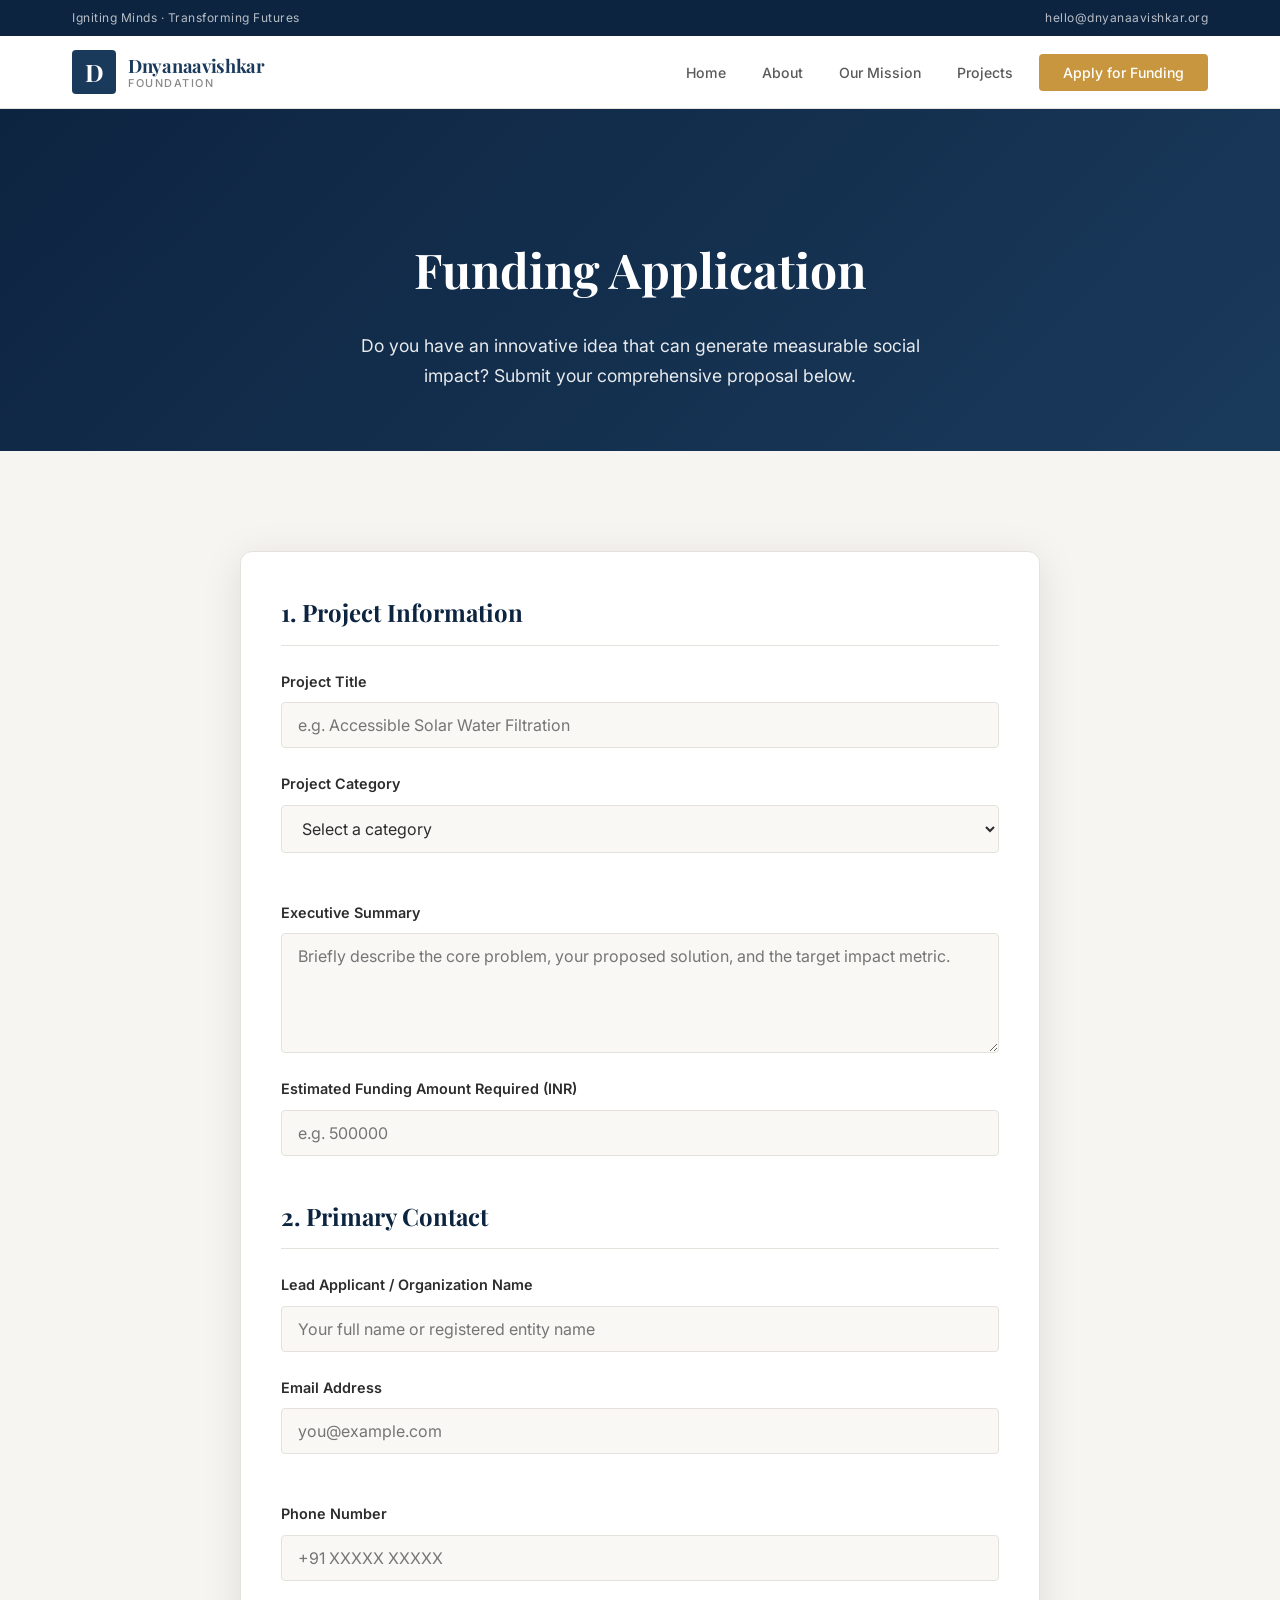
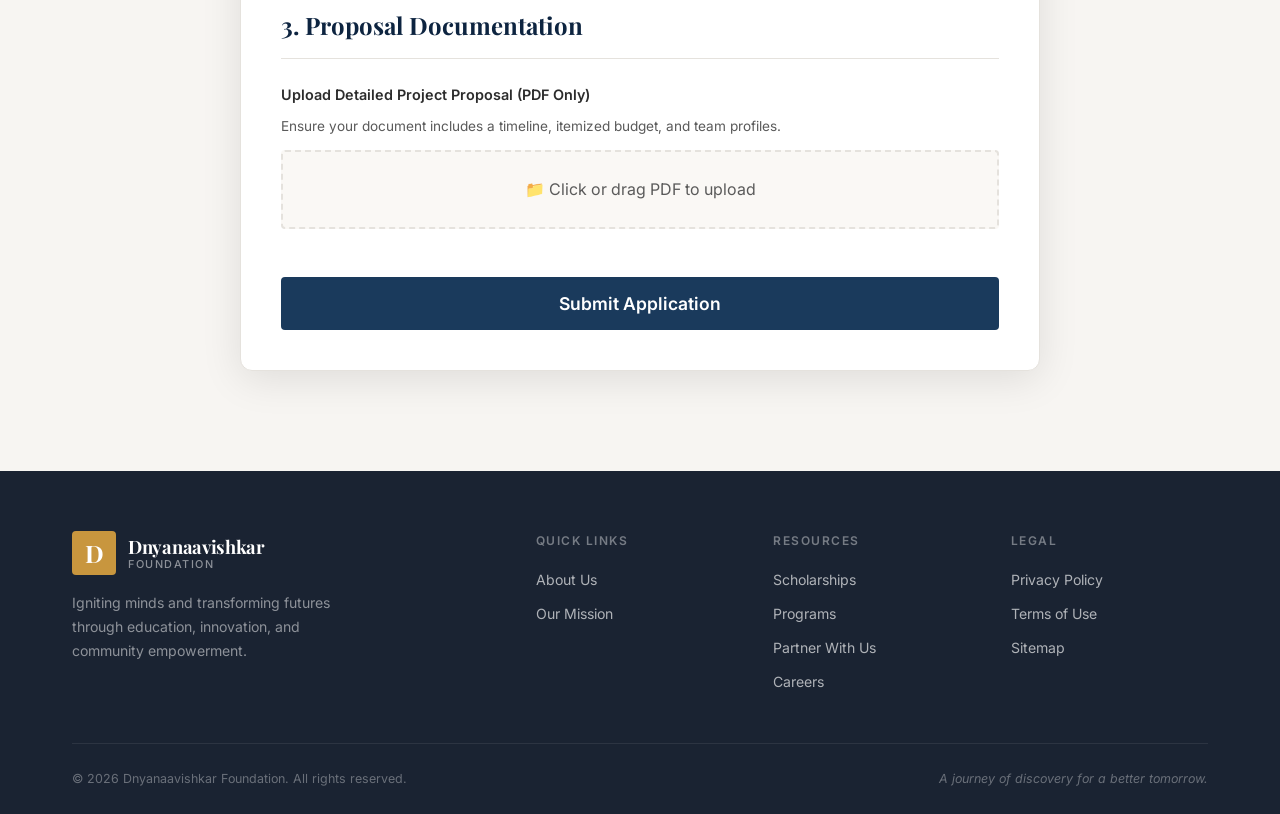
==== apply.html @ 529f64ce "many changes made" ====
<!DOCTYPE html>
<html lang="en">

<head>
    <meta charset="UTF-8">
    <meta name="viewport" content="width=device-width, initial-scale=1.0">
    <meta name="description"
        content="Apply for funding from Dnyanaavishkar Foundation. Submit your project proposal and let's transform futures together.">
    <title>Apply for Funding | Dnyanaavishkar Foundation</title>
    <link rel="preconnect" href="https://fonts.googleapis.com">
    <link rel="preconnect" href="https://fonts.gstatic.com" crossorigin>
    <link
        href="https://fonts.googleapis.com/css2?family=Playfair+Display:ital,wght@0,400;0,500;0,600;0,700;1,400;1,500&family=Inter:wght@300;400;500;600;700&display=swap"
        rel="stylesheet">
    <link rel="stylesheet" href="style.css">
    <style>
        .page-header {
            padding: 120px 0 60px;
            background: linear-gradient(135deg, var(--clr-primary-dark) 0%, var(--clr-primary) 100%);
            color: #fff;
            text-align: center;
        }
        .page-header h1 {
            font-family: var(--font-serif);
            font-size: 3rem;
            margin-bottom: 20px;
        }
        .page-header p {
            font-size: 1.1rem;
            opacity: 0.9;
            max-width: 600px;
            margin: 0 auto;
        }

        .application-form {
            max-width: 800px;
            margin: 0 auto;
            background: #fff;
            padding: 40px;
            border-radius: var(--radius-lg);
            box-shadow: var(--shadow-lg);
            border: 1px solid var(--clr-border);
        }

        .form-section-title {
            font-family: var(--font-serif);
            font-size: 1.5rem;
            color: var(--clr-primary-dark);
            margin-bottom: 24px;
            border-bottom: 1px solid var(--clr-border);
            padding-bottom: 12px;
        }

        .form-row {
            display: grid;
            grid-template-columns: 1fr 1fr;
            gap: 24px;
            margin-bottom: 24px;
        }

        .form-group {
            display: flex;
            flex-direction: column;
            margin-bottom: 24px;
        }

        .form-group.full-width {
            grid-column: 1 / -1;
            margin-bottom: 0;
        }

        .form-label {
            font-size: 0.9rem;
            font-weight: 600;
            color: var(--clr-text);
            margin-bottom: 8px;
        }

        .form-control {
            font-family: var(--font-sans);
            padding: 12px 16px;
            border: 1px solid var(--clr-border);
            border-radius: var(--radius-sm);
            font-size: 1rem;
            color: var(--clr-text);
            transition: all 0.3s ease;
            background: var(--clr-bg-warm);
        }

        .form-control:focus {
            outline: none;
            border-color: var(--clr-primary);
            box-shadow: 0 0 0 3px rgba(26, 58, 92, 0.1); /* Primary color shadow */
            background: #fff;
        }

        textarea.form-control {
            resize: vertical;
            min-height: 120px;
        }

        /* File input styling */
        .file-upload-wrapper {
            position: relative;
            display: inline-block;
            width: 100%;
        }

        .file-upload-wrapper input[type="file"] {
            opacity: 0;
            position: absolute;
            top: 0;
            left: 0;
            width: 100%;
            height: 100%;
            cursor: pointer;
        }

        .file-upload-display {
            display: flex;
            align-items: center;
            justify-content: center;
            padding: 24px;
            border: 2px dashed var(--clr-border);
            border-radius: var(--radius-sm);
            background: var(--clr-bg-warm);
            color: var(--clr-text-secondary);
            text-align: center;
            transition: all 0.3s ease;
        }

        .file-upload-wrapper:hover .file-upload-display {
            border-color: var(--clr-primary);
            color: var(--clr-primary);
            background: rgba(26, 58, 92, 0.05); /* Very light primary */
        }

        .submit-btn {
            background: var(--clr-primary);
            color: #fff;
            border: none;
            padding: 16px 32px;
            font-size: 1.1rem;
            font-weight: 600;
            border-radius: var(--radius-sm);
            cursor: pointer;
            width: 100%;
            transition: all 0.3s ease;
            font-family: var(--font-sans);
            margin-top: 16px;
        }

        .submit-btn:hover {
            background: var(--clr-primary-dark);
            box-shadow: var(--shadow-md);
            transform: translateY(-2px);
        }

        @media (max-width: 768px) {
            .form-row {
                grid-template-columns: 1fr;
                gap: 0;
            }
            .form-group.full-width {
                margin-bottom: 24px;
            }
            .application-form {
                padding: 24px;
            }
        }
    </style>
</head>

<body>

    <!-- ======== TOP BAR ======== -->
    <div class="top-bar">
        <div class="container">
            <div class="top-bar-content">
                <span>Igniting Minds · Transforming Futures</span>
                <div class="top-bar-links">
                    <a href="mailto:hello@dnyanaavishkar.org">hello@dnyanaavishkar.org</a>
                </div>
            </div>
        </div>
    </div>

    <!-- ======== NAVIGATION ======== -->
    <nav class="navbar" id="navbar">
        <div class="container">
            <div class="nav-inner">
                <a href="index.html" class="nav-logo" id="navLogo">
                    <div class="logo-mark">D</div>
                    <div class="logo-text-group">
                        <span class="logo-name">Dnyanaavishkar</span>
                        <span class="logo-sub">Foundation</span>
                    </div>
                </a>
                <ul class="nav-links" id="navLinks">
                    <li><a href="index.html" class="nav-link">Home</a></li>
                    <li><a href="index.html#about" class="nav-link">About</a></li>
                    <li><a href="index.html#mission" class="nav-link">Our Mission</a></li>
                    <li><a href="projects.html" class="nav-link">Projects</a></li>
                    <li><a href="apply.html" class="nav-link active nav-cta" style="color: #fff !important; background: var(--clr-accent);">Apply for Funding</a></li>
                </ul>
                <button class="hamburger" id="hamburger" aria-label="Toggle navigation">
                    <span class="bar"></span>
                    <span class="bar"></span>
                    <span class="bar"></span>
                </button>
            </div>
        </div>
    </nav>

    <!-- ======== PAGE HEADER ======== -->
    <header class="page-header">
        <div class="container">
            <h1>Funding Application</h1>
            <p>Do you have an innovative idea that can generate measurable social impact? Submit your comprehensive proposal below.</p>
        </div>
    </header>

    <!-- ======== APPLICATION FORM ======== -->
    <main style="padding: var(--section-pad) 0; background: var(--clr-bg-off);">
        <div class="container">
            <form class="application-form" action="#" method="POST" onsubmit="alert('Thank you! Your application has been successfully submitted for review.'); return false;">
                
                <h2 class="form-section-title">1. Project Information</h2>
                
                <div class="form-group full-width" style="margin-bottom: 24px;">
                    <label class="form-label" for="projectTitle">Project Title</label>
                    <input type="text" id="projectTitle" class="form-control" placeholder="e.g. Accessible Solar Water Filtration" required>
                </div>

                <div class="form-row">
                    <div class="form-group full-width" style="margin-bottom: 24px;">
                        <label class="form-label" for="projectCategory">Project Category</label>
                        <select id="projectCategory" class="form-control" required>
                            <option value="">Select a category</option>
                            <option value="Education">Education & Literacy</option>
                            <option value="Innovation">Technological Innovation</option>
                            <option value="Healthcare">Healthcare & Wellness</option>
                            <option value="Environment">Environmental Sustainability</option>
                            <option value="Community">Community Development</option>
                            <option value="Other">Other</option>
                        </select>
                    </div>
                </div>

                <div class="form-group full-width" style="margin-bottom: 24px;">
                    <label class="form-label" for="projectSummary">Executive Summary</label>
                    <textarea id="projectSummary" class="form-control" placeholder="Briefly describe the core problem, your proposed solution, and the target impact metric." required></textarea>
                </div>

                <div class="form-group full-width" style="margin-bottom: 40px;">
                    <label class="form-label" for="fundingAmount">Estimated Funding Amount Required (INR)</label>
                    <input type="number" id="fundingAmount" class="form-control" placeholder="e.g. 500000" required>
                </div>


                <h2 class="form-section-title">2. Primary Contact</h2>
                
                <div class="form-row">
                    <div class="form-group full-width">
                        <label class="form-label" for="fullName">Lead Applicant / Organization Name</label>
                        <input type="text" id="fullName" class="form-control" placeholder="Your full name or registered entity name" required>
                    </div>
                </div>

                <div class="form-row">
                    <div class="form-group full-width">
                        <label class="form-label" for="email">Email Address</label>
                        <input type="email" id="email" class="form-control" placeholder="you@example.com" required>
                    </div>
                    <div class="form-group full-width" style="margin-top:24px;">
                        <label class="form-label" for="phone">Phone Number</label>
                        <input type="tel" id="phone" class="form-control" placeholder="+91 XXXXX XXXXX" required>
                    </div>
                </div>


                <h2 class="form-section-title" style="margin-top: 16px;">3. Proposal Documentation</h2>

                <div class="form-group full-width" style="margin-bottom: 32px;">
                    <label class="form-label">Upload Detailed Project Proposal (PDF Only)</label>
                    <p style="font-size: 0.85rem; color: var(--clr-text-secondary); margin-bottom: 12px;">Ensure your document includes a timeline, itemized budget, and team profiles.</p>
                    <div class="file-upload-wrapper">
                        <input type="file" id="proposalDoc" accept=".pdf" required>
                        <div class="file-upload-display">
                            <span id="fileName">📁 Click or drag PDF to upload</span>
                        </div>
                    </div>
                </div>

                <button type="submit" class="submit-btn">Submit Application</button>
            </form>
        </div>
    </main>

    <!-- ======== FOOTER ======== -->
    <footer class="footer" id="footer">
        <div class="container">
            <div class="footer-top">
                <div class="footer-brand">
                    <a href="index.html" class="nav-logo footer-logo">
                        <div class="logo-mark">D</div>
                        <div class="logo-text-group">
                            <span class="logo-name">Dnyanaavishkar</span>
                            <span class="logo-sub">Foundation</span>
                        </div>
                    </a>
                    <p class="footer-desc">Igniting minds and transforming futures through education, innovation, and
                        community empowerment.</p>
                </div>
                <div class="footer-nav-group">
                    <div class="footer-nav-col">
                        <h4>Quick Links</h4>
                        <a href="index.html#about">About Us</a>
                        <a href="index.html#mission">Our Mission</a>
                    </div>
                    <div class="footer-nav-col">
                        <h4>Resources</h4>
                        <a href="#">Scholarships</a>
                        <a href="#">Programs</a>
                        <a href="#">Partner With Us</a>
                        <a href="#">Careers</a>
                    </div>
                    <div class="footer-nav-col">
                        <h4>Legal</h4>
                        <a href="#">Privacy Policy</a>
                        <a href="#">Terms of Use</a>
                        <a href="#">Sitemap</a>
                    </div>
                </div>
            </div>
            <div class="footer-bottom">
                <p>&copy; 2026 Dnyanaavishkar Foundation. All rights reserved.</p>
                <p class="footer-credit">A journey of discovery for a better tomorrow.</p>
            </div>
        </div>
    </footer>

    <script src="script.js"></script>
    <script>
        // Specific script for the file upload input name preview
        document.getElementById('proposalDoc').addEventListener('change', function(e) {
            const fileName = e.target.files[0] ? e.target.files[0].name : '📁 Click or drag PDF to upload';
            document.getElementById('fileName').textContent = fileName;
        });
    </script>
</body>

</html>
---- style.css ----
/* ============================================
   DNYANAAVISHKAR FOUNDATION
   Inspired by Tata Trusts — Light Corporate Theme
   ============================================ */

/* ---- Custom Properties ---- */
:root {
    /* Colors — clean, trustworthy, corporate philanthropy */
    --clr-primary: #1a3a5c;
    --clr-primary-dark: #0d2440;
    --clr-primary-light: #2a5a8c;
    --clr-accent: #c8963e;
    --clr-accent-light: #dbb06a;

    --clr-bg: #ffffff;
    --clr-bg-off: #f7f5f2;
    --clr-bg-warm: #faf8f5;
    --clr-bg-dark: #1a2332;
    --clr-bg-dark-2: #0f1720;

    --clr-text: #2c2c2c;
    --clr-text-secondary: #5a5a5a;
    --clr-text-muted: #888888;
    --clr-text-light: #ffffff;
    --clr-text-light-muted: rgba(255, 255, 255, 0.7);

    --clr-border: #e5e2dd;
    --clr-border-light: #eeebe6;

    /* Typography */
    --font-serif: 'Playfair Display', Georgia, 'Times New Roman', serif;
    --font-sans: 'Inter', -apple-system, BlinkMacSystemFont, 'Segoe UI', sans-serif;

    /* Spacing */
    --section-pad: 100px;
    --container-max: 1200px;

    /* Radius */
    --radius-sm: 4px;
    --radius-md: 8px;
    --radius-lg: 12px;

    /* Shadows */
    --shadow-sm: 0 1px 3px rgba(0, 0, 0, 0.06);
    --shadow-md: 0 4px 20px rgba(0, 0, 0, 0.08);
    --shadow-lg: 0 8px 40px rgba(0, 0, 0, 0.1);
    --shadow-card: 0 2px 12px rgba(0, 0, 0, 0.06);
}

/* ---- Reset ---- */
*,
*::before,
*::after {
    margin: 0;
    padding: 0;
    box-sizing: border-box;
}

html {
    scroll-behavior: smooth;
    font-size: 16px;
}

body {
    font-family: var(--font-sans);
    background: var(--clr-bg);
    color: var(--clr-text);
    line-height: 1.7;
    overflow-x: hidden;
    -webkit-font-smoothing: antialiased;
}

a {
    text-decoration: none;
    color: inherit;
    transition: color 0.3s ease;
}

img {
    max-width: 100%;
    display: block;
}

/* ---- Container ---- */
.container {
    max-width: var(--container-max);
    margin: 0 auto;
    padding: 0 32px;
}

/* ============================================
   TOP BAR
   ============================================ */
.top-bar {
    background: var(--clr-primary-dark);
    color: var(--clr-text-light-muted);
    font-size: 0.75rem;
    padding: 8px 0;
    letter-spacing: 0.5px;
}

.top-bar-content {
    display: flex;
    justify-content: space-between;
    align-items: center;
}

.top-bar-links a {
    color: var(--clr-text-light-muted);
    font-size: 0.75rem;
}

.top-bar-links a:hover {
    color: var(--clr-text-light);
}

/* ============================================
   NAVIGATION
   ============================================ */
.navbar {
    position: sticky;
    top: 0;
    z-index: 1000;
    background: var(--clr-bg);
    border-bottom: 1px solid var(--clr-border);
    transition: box-shadow 0.3s ease;
}

.navbar.scrolled {
    box-shadow: var(--shadow-md);
}

.nav-inner {
    display: flex;
    align-items: center;
    justify-content: space-between;
    height: 72px;
}

.nav-logo {
    display: flex;
    align-items: center;
    gap: 12px;
}

.logo-mark {
    width: 44px;
    height: 44px;
    background: var(--clr-primary);
    color: #fff;
    font-family: var(--font-serif);
    font-size: 1.5rem;
    font-weight: 700;
    display: flex;
    align-items: center;
    justify-content: center;
    border-radius: var(--radius-sm);
}

.logo-text-group {
    display: flex;
    flex-direction: column;
    line-height: 1.2;
}

.logo-name {
    font-family: var(--font-serif);
    font-weight: 700;
    font-size: 1.15rem;
    color: var(--clr-primary);
    letter-spacing: -0.3px;
}

.logo-sub {
    font-size: 0.68rem;
    color: var(--clr-text-muted);
    text-transform: uppercase;
    letter-spacing: 1.5px;
    font-weight: 500;
}

.nav-links {
    display: flex;
    align-items: center;
    list-style: none;
    gap: 0;
}

.nav-link {
    padding: 8px 18px;
    font-size: 0.88rem;
    font-weight: 500;
    color: var(--clr-text-secondary);
    position: relative;
    transition: color 0.3s ease;
}

.nav-link::after {
    content: '';
    position: absolute;
    bottom: 0;
    left: 18px;
    right: 18px;
    height: 2px;
    background: var(--clr-accent);
    transform: scaleX(0);
    transition: transform 0.3s ease;
}

.nav-link:hover,
.nav-link.active {
    color: var(--clr-primary);
}

.nav-link:hover::after,
.nav-link.active::after {
    transform: scaleX(1);
}

.nav-link.nav-cta {
    background: var(--clr-primary);
    color: #fff;
    border-radius: var(--radius-sm);
    margin-left: 8px;
    padding: 10px 24px;
}

.nav-link.nav-cta::after {
    display: none;
}

.nav-link.nav-cta:hover {
    background: var(--clr-primary-light);
    color: #fff;
}

/* Hamburger */
.hamburger {
    display: none;
    background: none;
    border: none;
    cursor: pointer;
    flex-direction: column;
    gap: 5px;
    padding: 6px;
}

.bar {
    width: 24px;
    height: 2px;
    background: var(--clr-primary);
    border-radius: 2px;
    transition: all 0.3s ease;
}

.hamburger.open .bar:nth-child(1) {
    transform: rotate(45deg) translate(5px, 5px);
}

.hamburger.open .bar:nth-child(2) {
    opacity: 0;
}

.hamburger.open .bar:nth-child(3) {
    transform: rotate(-45deg) translate(5px, -5px);
}

/* ============================================
   HERO SLIDER
   ============================================ */
.hero-slider {
    position: relative;
    height: 85vh;
    min-height: 560px;
    max-height: 800px;
    overflow: hidden;
}

.slides-wrapper {
    position: relative;
    width: 100%;
    height: 100%;
}

.slide {
    position: absolute;
    inset: 0;
    opacity: 0;
    transition: opacity 0.8s ease;
    pointer-events: none;
}

.slide.active {
    opacity: 1;
    pointer-events: auto;
}

.slide-bg {
    position: absolute;
    inset: 0;
    background-size: cover;
    background-position: center;
}

.slide-overlay {
    position: absolute;
    inset: 0;
    background: rgba(0, 0, 0, 0.25);
}

.slide-content {
    position: relative;
    z-index: 2;
    height: 100%;
    display: flex;
    flex-direction: row;
    align-items: center;
    justify-content: space-between;
    padding: 0 80px;
    max-width: 100%;
    color: #fff;
}

.slide-tag {
    display: inline-block;
    font-size: 0.72rem;
    font-weight: 600;
    text-transform: uppercase;
    letter-spacing: 2.5px;
    color: var(--clr-accent-light);
    border: 1px solid rgba(200, 150, 62, 0.4);
    padding: 5px 16px;
    border-radius: 2px;
    margin-bottom: 24px;
    width: fit-content;
    opacity: 0;
    transform: translateY(20px);
    animation: slideIn 0.6s ease forwards 0.2s;
}

.slide.active .slide-tag {
    opacity: 0;
    animation: slideIn 0.6s ease forwards 0.2s;
}

.slide-title {
    font-family: var(--font-serif);
    font-size: clamp(2.2rem, 4.5vw, 3.5rem);
    font-weight: 700;
    line-height: 1.15;
    margin-bottom: 20px;
    letter-spacing: -0.5px;
    opacity: 0;
    transform: translateY(20px);
    animation: slideIn 0.6s ease forwards 0.4s;
}

.slide.active .slide-title {
    opacity: 0;
    animation: slideIn 0.6s ease forwards 0.4s;
}

.slide-desc {
    font-size: 1.05rem;
    color: rgba(255, 255, 255, 0.85);
    line-height: 1.7;
    max-width: 520px;
    margin-bottom: 32px;
    opacity: 0;
    transform: translateY(20px);
    animation: slideIn 0.6s ease forwards 0.6s;
}

.slide.active .slide-desc {
    opacity: 0;
    animation: slideIn 0.6s ease forwards 0.6s;
}

.slide-btn {
    display: inline-flex;
    align-items: center;
    gap: 8px;
    padding: 14px 32px;
    background: var(--clr-accent);
    color: #fff;
    font-weight: 600;
    font-size: 0.9rem;
    border-radius: var(--radius-sm);
    width: fit-content;
    transition: all 0.3s ease;
    opacity: 0;
    transform: translateY(20px);
    animation: slideIn 0.6s ease forwards 0.8s;
}

.slide.active .slide-btn {
    opacity: 0;
    animation: slideIn 0.6s ease forwards 0.8s;
}

.slide-btn:hover {
    background: var(--clr-accent-light);
    transform: translateY(-2px);
}

.btn-arrow {
    transition: transform 0.3s ease;
}

.slide-btn:hover .btn-arrow {
    transform: translateX(4px);
}

@keyframes slideIn {
    to {
        opacity: 1;
        transform: translateY(0);
    }
}


.slide-content-left {
    display: flex;
    flex-direction: column;
    justify-content: center;
    max-width: 600px;
    color: #fff;
}

.hero-fixed-stats-container {
    position: absolute;
    top: 0;
    left: 0;
    width: 100%;
    height: 100%;
    z-index: 10;
    pointer-events: none;
    display: flex;
    align-items: center;
}

.hero-fixed-stats-inner {
    width: 100%;
    display: flex;
    justify-content: flex-end;
}

.slide-content-right {
    pointer-events: auto;
    display: flex;
    flex-direction: column;
    gap: 24px;
    align-items: center;
    opacity: 0;
    transform: translateX(40px);
    animation: heroStatFadeIn 1s ease forwards 1s;
}

@keyframes heroStatFadeIn {
    to {
        opacity: 1;
        transform: translateX(0);
    }
}

.hero-stat-box {
    background: rgba(255, 255, 255, 0.08);
    backdrop-filter: blur(16px);
    -webkit-backdrop-filter: blur(16px);
    border: 1px solid rgba(255, 255, 255, 0.15);
    border-radius: var(--radius-lg);
    padding: 28px 36px;
    width: 260px;
    min-height: 160px;
    display: flex;
    flex-direction: column;
    align-items: center;
    justify-content: center;
    text-align: center;
    position: relative;
    overflow: hidden;
    transition: all 0.4s ease;
}

.hero-stat-box::before {
    content: '';
    position: absolute;
    inset: 0;
    background: linear-gradient(135deg, rgba(200, 150, 62, 0.08) 0%, transparent 60%);
    border-radius: var(--radius-lg);
    pointer-events: none;
}

.hero-stat-box:hover {
    background: rgba(255, 255, 255, 0.12);
    border-color: rgba(200, 150, 62, 0.35);
    transform: translateY(-4px);
    box-shadow: 0 8px 32px rgba(200, 150, 62, 0.15);
}

.hero-stat-icon {
    font-size: 1.6rem;
    margin-bottom: 8px;
    filter: drop-shadow(0 2px 8px rgba(200, 150, 62, 0.3));
}

.hero-stat-number {
    font-family: var(--font-serif);
    font-size: 2.6rem;
    font-weight: 700;
    color: var(--clr-accent-light);
    line-height: 1;
    margin-bottom: 6px;
    text-shadow: 0 2px 12px rgba(200, 150, 62, 0.3);
}

.hero-stat-label {
    font-size: 0.82rem;
    font-weight: 500;
    color: rgba(255, 255, 255, 0.75);
    text-transform: uppercase;
    letter-spacing: 1.2px;
}

@keyframes heroPulse {

    0%,
    100% {
        box-shadow: 0 0 0 0 rgba(200, 150, 62, 0.15);
    }

    50% {
        box-shadow: 0 0 24px 4px rgba(200, 150, 62, 0.1);
    }
}

.hero-stat-box.counted {
    animation: heroPulse 3s ease-in-out infinite;
}

/* Slider controls */
.slider-controls {
    position: absolute;
    bottom: 40px;
    left: 50%;
    transform: translateX(-50%);
    z-index: 10;
    display: flex;
    align-items: center;
    gap: 16px;
}

.slider-arrow {
    width: 44px;
    height: 44px;
    border: 1.5px solid rgba(255, 255, 255, 0.4);
    border-radius: 50%;
    background: rgba(255, 255, 255, 0.08);
    color: #fff;
    display: flex;
    align-items: center;
    justify-content: center;
    cursor: pointer;
    transition: all 0.3s ease;
}

.slider-arrow:hover {
    background: rgba(255, 255, 255, 0.2);
    border-color: rgba(255, 255, 255, 0.7);
}

.slider-dots {
    display: flex;
    gap: 8px;
}

.dot {
    width: 10px;
    height: 10px;
    border-radius: 50%;
    border: 1.5px solid rgba(255, 255, 255, 0.5);
    background: transparent;
    cursor: pointer;
    transition: all 0.3s ease;
}

.dot.active {
    background: var(--clr-accent);
    border-color: var(--clr-accent);
}

/* Progress bar */
.slider-progress {
    position: absolute;
    bottom: 0;
    left: 0;
    right: 0;
    height: 3px;
    background: rgba(255, 255, 255, 0.15);
    z-index: 10;
}

.slider-progress-bar {
    height: 100%;
    background: var(--clr-accent);
    width: 0%;
    transition: width 0.05s linear;
}

/* ============================================
   SECTION COMMON
   ============================================ */
.section-eyebrow {
    display: inline-block;
    font-size: 0.72rem;
    font-weight: 600;
    text-transform: uppercase;
    letter-spacing: 2.5px;
    color: var(--clr-accent);
    margin-bottom: 12px;
}

.section-eyebrow-light {
    color: var(--clr-accent-light);
}

.section-title-serif {
    font-family: var(--font-serif);
    font-size: clamp(1.8rem, 3.5vw, 2.8rem);
    font-weight: 700;
    color: var(--clr-primary-dark);
    line-height: 1.2;
    letter-spacing: -0.5px;
}

.section-title-light {
    color: var(--clr-text-light);
}

.title-line-accent {
    width: 50px;
    height: 3px;
    background: var(--clr-accent);
    margin-top: 16px;
    border-radius: 2px;
}

.title-line-light {
    background: var(--clr-accent-light);
}

/* ============================================
   LATEST SECTION
   ============================================ */
.latest {
    padding: var(--section-pad) 0;
    background: var(--clr-bg);
}

.latest-header {
    margin-bottom: 48px;
}

.latest-grid {
    display: grid;
    grid-template-columns: 1fr 1fr 1fr;
    gap: 28px;
}

.latest-card {
    border: 1px solid var(--clr-border);
    border-radius: var(--radius-md);
    overflow: hidden;
    background: var(--clr-bg);
    transition: all 0.4s ease;
}

.latest-card:hover {
    box-shadow: var(--shadow-lg);
    transform: translateY(-4px);
}

.latest-card-img {
    height: 200px;
    background-size: cover;
    background-position: center;
    position: relative;
}

.latest-card-body {
    padding: 28px 24px;
}

.latest-tag {
    display: inline-block;
    font-size: 0.68rem;
    font-weight: 600;
    text-transform: uppercase;
    letter-spacing: 1.5px;
    color: var(--clr-accent);
    margin-bottom: 12px;
}

.latest-card h3 {
    font-family: var(--font-serif);
    font-size: 1.2rem;
    font-weight: 600;
    color: var(--clr-primary-dark);
    line-height: 1.35;
    margin-bottom: 12px;
}

.latest-card p {
    font-size: 0.88rem;
    color: var(--clr-text-secondary);
    line-height: 1.65;
    margin-bottom: 16px;
}

.card-link {
    font-size: 0.85rem;
    font-weight: 600;
    color: var(--clr-primary);
    display: inline-flex;
    align-items: center;
    gap: 6px;
    transition: all 0.3s ease;
}

.card-link span {
    transition: transform 0.3s ease;
}

.card-link:hover {
    color: var(--clr-accent);
}

.card-link:hover span {
    transform: translateX(4px);
}

/* ============================================
   ABOUT SECTION
   ============================================ */
.about {
    padding: var(--section-pad) 0;
    background: var(--clr-bg-off);
}

.about-layout {
    display: grid;
    grid-template-columns: 1fr 1.2fr;
    gap: 60px;
    align-items: start;
    margin-bottom: 60px;
}

.about-left {
    position: sticky;
    top: 100px;
}

.about-right {
    display: flex;
    flex-direction: column;
    gap: 16px;
}

.about-lead {
    font-size: 1.1rem;
    line-height: 1.8;
    color: var(--clr-text);
}

.about-right p {
    font-size: 0.95rem;
    color: var(--clr-text-secondary);
    line-height: 1.8;
}

.about-right em {
    color: var(--clr-accent);
}

.text-link {
    display: inline-flex;
    align-items: center;
    gap: 6px;
    font-weight: 600;
    color: var(--clr-primary);
    font-size: 0.9rem;
    margin-top: 8px;
    transition: all 0.3s ease;
}

.text-link span {
    transition: transform 0.3s ease;
}

.text-link:hover {
    color: var(--clr-accent);
}

.text-link:hover span {
    transform: translateX(4px);
}

/* Stats bar */
.stats-bar {
    display: flex;
    align-items: center;
    justify-content: center;
    gap: 48px;
    padding: 48px 40px;
    background: var(--clr-bg);
    border: 1px solid var(--clr-border);
    border-radius: var(--radius-lg);
    box-shadow: var(--shadow-sm);
}

.stat-item {
    text-align: center;
}

.stat-value {
    font-family: var(--font-serif);
    font-size: 2.4rem;
    font-weight: 700;
    color: var(--clr-primary);
    line-height: 1;
    margin-bottom: 6px;
}

.stat-label {
    font-size: 0.8rem;
    color: var(--clr-text-muted);
    font-weight: 500;
    text-transform: uppercase;
    letter-spacing: 1px;
}

.stat-divider {
    width: 1px;
    height: 50px;
    background: var(--clr-border);
}

/* ============================================
   MISSION SECTION
   ============================================ */
.mission {
    padding: 120px 0;
    position: relative;
    overflow: hidden;
    color: var(--clr-text-light);
}

.mission-bg {
    position: absolute;
    inset: 0;
    background: linear-gradient(135deg, var(--clr-primary-dark) 0%, #0a1e36 50%, #0d2b4a 100%);
    z-index: 0;
}

.mission-bg::after {
    content: '';
    position: absolute;
    inset: 0;
    background:
        radial-gradient(circle at 20% 80%, rgba(200, 150, 62, 0.08) 0%, transparent 50%),
        radial-gradient(circle at 80% 20%, rgba(200, 150, 62, 0.05) 0%, transparent 50%);
}

.mission .container {
    position: relative;
    z-index: 1;
}

.mission-inner {
    text-align: center;
    max-width: 900px;
    margin: 0 auto;
}

.mission-quote {
    font-family: var(--font-serif);
    font-size: clamp(1.2rem, 2.5vw, 1.65rem);
    font-style: italic;
    font-weight: 400;
    color: rgba(255, 255, 255, 0.9);
    line-height: 1.8;
    margin: 40px 0 60px;
    padding: 0 20px;
}

.mission-pillars {
    display: grid;
    grid-template-columns: repeat(3, 1fr);
    gap: 32px;
    text-align: left;
}

.pillar {
    padding: 36px 28px;
    border: 1px solid rgba(255, 255, 255, 0.1);
    border-radius: var(--radius-md);
    background: rgba(255, 255, 255, 0.03);
    transition: all 0.4s ease;
}

.pillar:hover {
    background: rgba(255, 255, 255, 0.06);
    border-color: rgba(200, 150, 62, 0.3);
    transform: translateY(-4px);
}

.pillar-number {
    font-family: var(--font-serif);
    font-size: 2rem;
    font-weight: 700;
    color: var(--clr-accent);
    margin-bottom: 16px;
    opacity: 0.6;
}

.pillar h3 {
    font-family: var(--font-serif);
    font-size: 1.2rem;
    font-weight: 600;
    margin-bottom: 12px;
    color: #fff;
}

.pillar p {
    font-size: 0.88rem;
    color: rgba(255, 255, 255, 0.65);
    line-height: 1.7;
}

/* ============================================
   AREAS OF WORK
   ============================================ */
.areas {
    padding: var(--section-pad) 0;
    background: var(--clr-bg);
}

.areas-header {
    margin-bottom: 48px;
}

.areas-grid {
    display: grid;
    grid-template-columns: repeat(4, 1fr);
    gap: 20px;
}

.area-card {
    display: flex;
    flex-direction: column;
    align-items: center;
    justify-content: center;
    padding: 36px 20px;
    border: 1px solid var(--clr-border);
    border-radius: var(--radius-md);
    text-align: center;
    transition: all 0.4s ease;
    position: relative;
    overflow: hidden;
    background: var(--clr-bg);
}

.area-card:hover {
    border-color: var(--clr-primary);
    box-shadow: var(--shadow-md);
    transform: translateY(-4px);
}

.area-icon {
    font-size: 2rem;
    margin-bottom: 14px;
    transition: transform 0.3s ease;
}

.area-card:hover .area-icon {
    transform: scale(1.15);
}

.area-name {
    font-size: 0.88rem;
    font-weight: 600;
    color: var(--clr-primary-dark);
    letter-spacing: -0.2px;
}

.area-hover-line {
    position: absolute;
    bottom: 0;
    left: 0;
    right: 0;
    height: 3px;
    background: var(--clr-accent);
    transform: scaleX(0);
    transition: transform 0.35s ease;
}

.area-card:hover .area-hover-line {
    transform: scaleX(1);
}

/* ============================================
   IMPACT STORIES
   ============================================ */
.stories {
    padding: var(--section-pad) 0;
    background: var(--clr-bg-off);
}

.stories-header {
    margin-bottom: 48px;
}

.stories-grid {
    display: grid;
    grid-template-columns: 1.4fr 1fr 1fr;
    gap: 28px;
}

.story-card {
    border: 1px solid var(--clr-border);
    border-radius: var(--radius-md);
    overflow: hidden;
    background: var(--clr-bg);
    transition: all 0.4s ease;
}

.story-card:hover {
    box-shadow: var(--shadow-lg);
    transform: translateY(-4px);
}

.story-featured .story-img {
    height: 280px;
}

.story-img {
    height: 200px;
    position: relative;
}

.story-body {
    padding: 28px 24px;
}

.story-tag {
    display: inline-block;
    font-size: 0.68rem;
    font-weight: 600;
    text-transform: uppercase;
    letter-spacing: 1.5px;
    color: var(--clr-accent);
    margin-bottom: 12px;
}

.story-card h3 {
    font-family: var(--font-serif);
    font-size: 1.2rem;
    font-weight: 600;
    color: var(--clr-primary-dark);
    line-height: 1.35;
    margin-bottom: 12px;
}

.story-card p {
    font-size: 0.88rem;
    color: var(--clr-text-secondary);
    line-height: 1.65;
    margin-bottom: 16px;
}

/* ============================================
   VOICES / QUOTE
   ============================================ */
.voices {
    padding: 80px 0;
    background: var(--clr-bg-warm);
    border-top: 1px solid var(--clr-border-light);
    border-bottom: 1px solid var(--clr-border-light);
}

.voices-inner {
    text-align: center;
    max-width: 750px;
    margin: 0 auto;
    position: relative;
}

.quote-mark {
    font-family: var(--font-serif);
    font-size: 6rem;
    color: var(--clr-accent);
    line-height: 0.5;
    margin-bottom: 10px;
    opacity: 0.4;
}

.voice-quote {
    font-family: var(--font-serif);
    font-size: 1.35rem;
    font-style: italic;
    color: var(--clr-primary-dark);
    line-height: 1.8;
    margin-bottom: 28px;
}

.voice-author {
    display: flex;
    align-items: center;
    justify-content: center;
    gap: 16px;
}

.voice-author-info {
    display: flex;
    flex-direction: column;
}

.voice-author-info strong {
    font-size: 0.92rem;
    color: var(--clr-primary);
}

.voice-author-info span {
    font-size: 0.78rem;
    color: var(--clr-text-muted);
}

/* ============================================
   CONTACT
   ============================================ */
.contact {
    padding: var(--section-pad) 0;
    background: var(--clr-bg);
}

.contact-grid {
    display: grid;
    grid-template-columns: 1fr 1fr;
    gap: 60px;
    align-items: start;
}

.contact-details {
    margin-top: 32px;
    display: flex;
    flex-direction: column;
    gap: 24px;
}

.contact-block h4 {
    font-size: 0.75rem;
    text-transform: uppercase;
    letter-spacing: 1.5px;
    color: var(--clr-text-muted);
    margin-bottom: 6px;
    font-weight: 600;
}

.contact-block p,
.contact-block a {
    font-size: 0.95rem;
    color: var(--clr-text);
}

.contact-block a:hover {
    color: var(--clr-accent);
}

.social-links {
    display: flex;
    gap: 10px;
    margin-top: 4px;
}

.social-link {
    width: 40px;
    height: 40px;
    border: 1px solid var(--clr-border);
    border-radius: var(--radius-sm);
    display: flex;
    align-items: center;
    justify-content: center;
    font-size: 0.85rem;
    font-weight: 700;
    color: var(--clr-text-secondary);
    transition: all 0.3s ease;
}

.social-link:hover {
    background: var(--clr-primary);
    color: #fff;
    border-color: var(--clr-primary);
}

.cta-card {
    padding: 48px 40px;
    background: var(--clr-bg-off);
    border: 1px solid var(--clr-border);
    border-radius: var(--radius-lg);
}

.cta-card h3 {
    font-family: var(--font-serif);
    font-size: 1.5rem;
    font-weight: 700;
    color: var(--clr-primary-dark);
    margin-bottom: 14px;
}

.cta-card p {
    font-size: 0.92rem;
    color: var(--clr-text-secondary);
    line-height: 1.7;
    margin-bottom: 28px;
}

.cta-button {
    display: inline-flex;
    align-items: center;
    gap: 8px;
    padding: 14px 32px;
    background: var(--clr-primary);
    color: #fff;
    font-weight: 600;
    font-size: 0.9rem;
    border-radius: var(--radius-sm);
    transition: all 0.3s ease;
}

.cta-button:hover {
    background: var(--clr-primary-light);
    color: #fff;
    transform: translateY(-2px);
    box-shadow: var(--shadow-md);
}

.cta-button span {
    transition: transform 0.3s ease;
}

.cta-button:hover span {
    transform: translateX(4px);
}

/* ============================================
   FOOTER
   ============================================ */
.footer {
    background: var(--clr-bg-dark);
    color: var(--clr-text-light);
    padding: 60px 0 0;
}

.footer-top {
    display: grid;
    grid-template-columns: 1.2fr 2fr;
    gap: 60px;
    padding-bottom: 40px;
    border-bottom: 1px solid rgba(255, 255, 255, 0.08);
}

.footer-logo {
    margin-bottom: 16px;
}

.footer-logo .logo-mark {
    background: var(--clr-accent);
}

.footer-logo .logo-name {
    color: #fff;
}

.footer-logo .logo-sub {
    color: rgba(255, 255, 255, 0.5);
}

.footer-desc {
    font-size: 0.88rem;
    color: rgba(255, 255, 255, 0.5);
    line-height: 1.7;
    max-width: 300px;
}

.footer-nav-group {
    display: grid;
    grid-template-columns: repeat(3, 1fr);
    gap: 40px;
}

.footer-nav-col h4 {
    font-size: 0.75rem;
    text-transform: uppercase;
    letter-spacing: 1.5px;
    color: rgba(255, 255, 255, 0.4);
    margin-bottom: 16px;
    font-weight: 600;
}

.footer-nav-col a {
    display: block;
    font-size: 0.88rem;
    color: rgba(255, 255, 255, 0.65);
    margin-bottom: 10px;
    transition: color 0.3s ease;
}

.footer-nav-col a:hover {
    color: #fff;
}

.footer-bottom {
    padding: 24px 0;
    display: flex;
    justify-content: space-between;
    align-items: center;
}

.footer-bottom p {
    font-size: 0.78rem;
    color: rgba(255, 255, 255, 0.35);
}

.footer-credit {
    font-style: italic;
}

/* ============================================
   SCROLL REVEAL
   ============================================ */
.reveal-up {
    opacity: 0;
    transform: translateY(30px);
    transition: all 0.7s ease;
}

.reveal-up.visible {
    opacity: 1;
    transform: translateY(0);
}

/* ============================================
   PROJECTS FUNDED
   ============================================ */
.projects-funded {
    padding: var(--section-pad) 0;
    background: var(--clr-bg-warm);
}

.projects-grid {
    display: grid;
    grid-template-columns: repeat(3, 1fr);
    gap: 32px;
}

.project-card {
    background: var(--clr-bg);
    border: 1px solid var(--clr-border);
    border-radius: var(--radius-md);
    overflow: hidden;
    transition: all 0.4s ease;
    display: flex;
    flex-direction: column;
}

.project-card:hover {
    transform: translateY(-8px);
    box-shadow: var(--shadow-lg);
    border-color: var(--clr-accent-light);
}

.project-snapshot {
    height: 220px;
    background-size: cover;
    background-position: center;
    position: relative;
}

.project-snapshot::after {
    content: '';
    position: absolute;
    inset: 0;
    background: linear-gradient(to top, rgba(0,0,0,0.1), transparent);
}

.project-info {
    padding: 30px 24px;
    flex-grow: 1;
    display: flex;
    flex-direction: column;
}

.project-name {
    font-family: var(--font-serif);
    font-size: 1.35rem;
    color: var(--clr-primary-dark);
    margin-bottom: 12px;
    line-height: 1.3;
}

.project-desc {
    font-size: 0.95rem;
    color: var(--clr-text-secondary);
    margin-bottom: 20px;
    flex-grow: 1;
}

.project-members {
    font-size: 0.85rem;
    color: var(--clr-text-muted);
    border-top: 1px dashed var(--clr-border);
    padding-top: 16px;
    margin-bottom: 20px;
}

.project-members strong {
    color: var(--clr-primary);
}

/* ============================================
   COLLABORATIONS
   ============================================ */
.collaborations {
    padding: var(--section-pad) 0;
    background: var(--clr-bg);
    overflow: hidden;
}

.collab-marquee {
    width: 100%;
    margin-top: 50px;
    position: relative;
    display: flex;
    overflow: hidden;
}

.collab-marquee::before,
.collab-marquee::after {
    content: "";
    position: absolute;
    top: 0;
    width: 15%;
    height: 100%;
    z-index: 2;
    pointer-events: none;
}

.collab-marquee::before {
    left: 0;
    background: linear-gradient(to right, var(--clr-bg) 0%, transparent 100%);
}

.collab-marquee::after {
    right: 0;
    background: linear-gradient(to left, var(--clr-bg) 0%, transparent 100%);
}

.collab-track {
    display: flex;
    gap: 40px;
    align-items: center;
    animation: marquee-scroll 25s linear infinite;
}

.collab-track:hover {
    animation-play-state: paused;
}

.collab-logo {
    display: flex;
    align-items: center;
    justify-content: center;
    min-width: 250px;
    height: 100px;
    background: var(--clr-bg-off);
    border: 1px solid var(--clr-border);
    border-radius: var(--radius-sm);
    font-family: var(--font-serif);
    font-size: 1.25rem;
    font-weight: 600;
    color: var(--clr-primary-dark);
    transition: all 0.3s ease;
    cursor: default;
}

.collab-logo:hover {
    border-color: var(--clr-accent);
    color: var(--clr-primary);
    box-shadow: var(--shadow-sm);
    transform: translateY(-2px);
}

@keyframes marquee-scroll {
    0% { transform: translateX(0); }
    100% { transform: translateX(calc(-290px * 5)); } /* 250(w) + 40(gap) */
}

/* ============================================
   RESPONSIVE
   ============================================ */
@media (max-width: 1024px) {
    .latest-grid {
        grid-template-columns: 1fr 1fr;
    }

    .latest-featured {
        grid-column: 1 / -1;
    }

    .stories-grid, .projects-grid {
        grid-template-columns: 1fr 1fr;
    }

    .story-featured {
        grid-column: 1 / -1;
    }

    .areas-grid {
        grid-template-columns: repeat(3, 1fr);
    }

    .slide-content-right {
        gap: 16px;
    }

    .hero-stat-box {
        min-width: 200px;
        padding: 22px 28px;
    }

    .hero-stat-number {
        font-size: 2.2rem;
    }
}

@media (max-width: 900px) {
    .about-layout {
        grid-template-columns: 1fr;
        gap: 32px;
    }

    .about-left {
        position: static;
    }

    .mission-pillars {
        grid-template-columns: 1fr;
        gap: 20px;
    }

    .contact-grid {
        grid-template-columns: 1fr;
        gap: 40px;
    }

    .footer-top {
        grid-template-columns: 1fr;
        gap: 40px;
    }

    .stats-bar {
        flex-wrap: wrap;
        gap: 32px;
    }

    .stat-divider {
        display: none;
    }
}

@media (max-width: 768px) {
    :root {
        --section-pad: 70px;
    }

    .top-bar {
        display: none;
    }

    .nav-links {
        position: fixed;
        top: 0;
        right: -100%;
        width: 80%;
        max-width: 340px;
        height: 100vh;
        background: var(--clr-bg);
        flex-direction: column;
        align-items: flex-start;
        padding: 100px 32px 40px;
        gap: 0;
        transition: right 0.4s cubic-bezier(0.25, 0.8, 0.25, 1);
        box-shadow: -4px 0 30px rgba(0, 0, 0, 0.1);
        border-left: 1px solid var(--clr-border);
        z-index: 999;
    }

    .nav-links.open {
        right: 0;
    }

    .nav-link {
        width: 100%;
        font-size: 1rem;
        padding: 14px 0;
        border-bottom: 1px solid var(--clr-border-light);
    }

    .nav-link::after {
        display: none;
    }

    .nav-link.nav-cta {
        margin-left: 0;
        margin-top: 12px;
        text-align: center;
    }

    .hamburger {
        display: flex;
        z-index: 1001;
    }

    .hero-slider {
        height: 65vh;
        min-height: 420px;
    }

    .slide-content {
        padding: 0 32px;
        flex-direction: column;
        align-items: flex-start;
        gap: 32px;
    }

    .hero-fixed-stats-container {
        position: static;
        height: auto;
        padding-bottom: 40px;
    }

    .hero-fixed-stats-inner {
        justify-content: center;
    }

    .slide-content-right {
        flex-direction: row;
        width: 100%;
        gap: 16px;
        transform: none;
        opacity: 1;
        animation: none;
    }

    .hero-stat-box {
        min-width: 0;
        flex: 1;
        padding: 18px 16px;
    }

    .hero-stat-number {
        font-size: 1.8rem;
    }

    .hero-stat-label {
        font-size: 0.72rem;
        letter-spacing: 0.8px;
    }

    .hero-stat-icon {
        font-size: 1.3rem;
    }

    .slider-controls {
        right: auto;
        left: 50%;
        transform: translateX(-50%);
        bottom: 24px;
    }

    .latest-grid {
        grid-template-columns: 1fr;
    }

    .areas-grid {
        grid-template-columns: repeat(2, 1fr);
    }

    .stories-grid, .projects-grid {
        grid-template-columns: 1fr;
    }

    .footer-nav-group {
        grid-template-columns: repeat(2, 1fr);
    }

    .footer-bottom {
        flex-direction: column;
        gap: 8px;
        text-align: center;
    }
}

@media (max-width: 480px) {
    .areas-grid {
        grid-template-columns: 1fr 1fr;
        gap: 12px;
    }

    .area-card {
        padding: 24px 14px;
    }

    .stats-bar {
        padding: 28px 20px;
        gap: 24px;
    }

    .stat-value {
        font-size: 1.8rem;
    }

    .footer-nav-group {
        grid-template-columns: 1fr;
        gap: 24px;
    }

    .cta-card {
        padding: 32px 24px;
    }
}
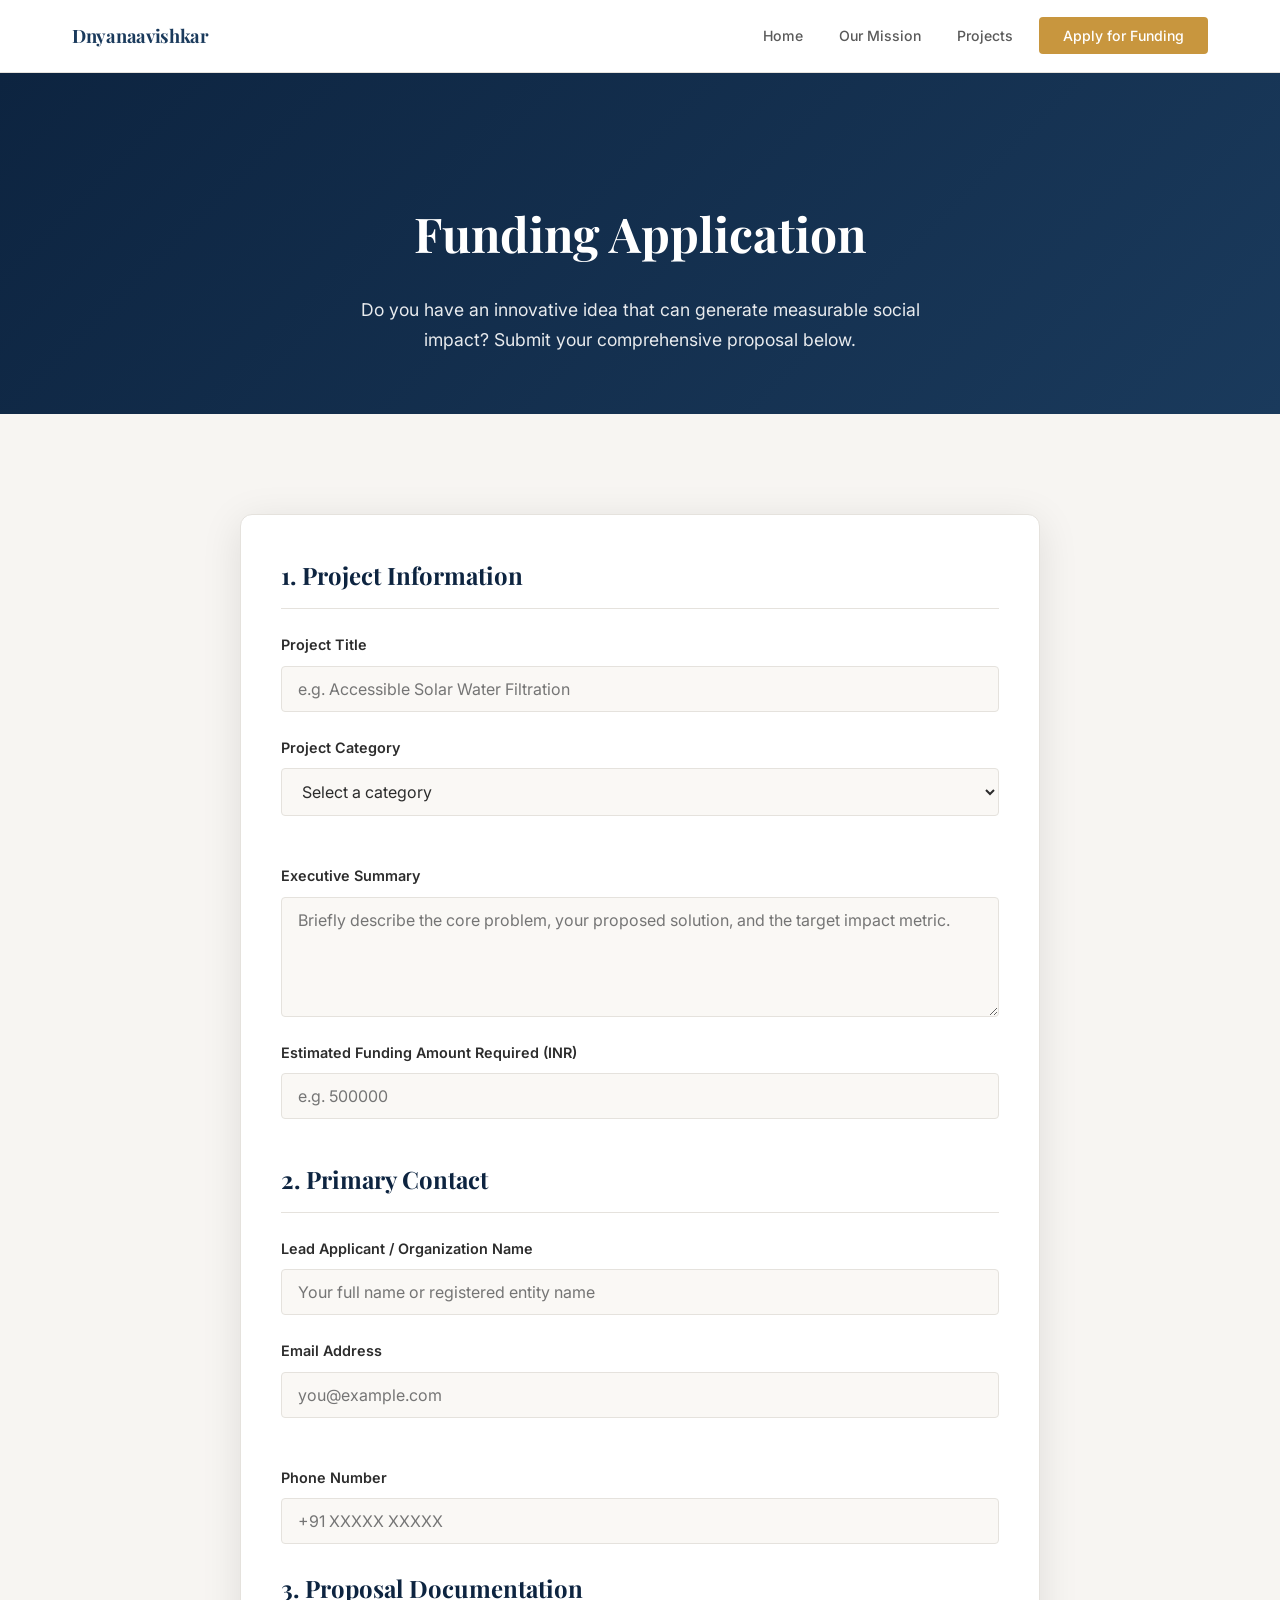
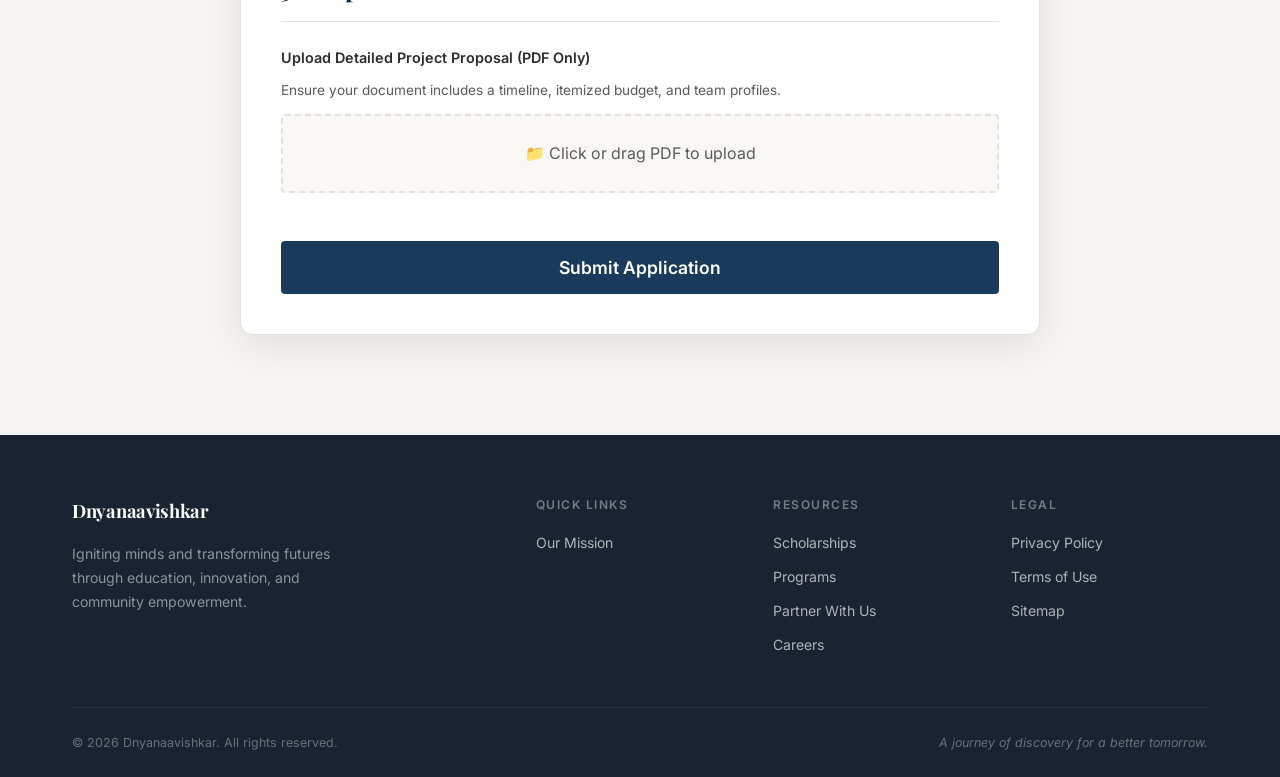
==== commit f3ee1ab7: "apply.html" ====
--- a/apply.html
+++ b/apply.html
@@ -173,32 +173,15 @@
 
 <body>
 
-    <!-- ======== TOP BAR ======== -->
-    <div class="top-bar">
-        <div class="container">
-            <div class="top-bar-content">
-                <span>Igniting Minds · Transforming Futures</span>
-                <div class="top-bar-links">
-                    <a href="mailto:hello@dnyanaavishkar.org">hello@dnyanaavishkar.org</a>
-                </div>
-            </div>
-        </div>
-    </div>
-
     <!-- ======== NAVIGATION ======== -->
     <nav class="navbar" id="navbar">
         <div class="container">
             <div class="nav-inner">
                 <a href="index.html" class="nav-logo" id="navLogo">
-                    <div class="logo-mark">D</div>
-                    <div class="logo-text-group">
-                        <span class="logo-name">Dnyanaavishkar</span>
-                        <span class="logo-sub">Foundation</span>
-                    </div>
+                    <span class="logo-name">Dnyanaavishkar</span>
                 </a>
                 <ul class="nav-links" id="navLinks">
                     <li><a href="index.html" class="nav-link">Home</a></li>
-                    <li><a href="index.html#about" class="nav-link">About</a></li>
                     <li><a href="index.html#mission" class="nav-link">Our Mission</a></li>
                     <li><a href="projects.html" class="nav-link">Projects</a></li>
                     <li><a href="apply.html" class="nav-link active nav-cta" style="color: #fff !important; background: var(--clr-accent);">Apply for Funding</a></li>
@@ -303,11 +286,7 @@
             <div class="footer-top">
                 <div class="footer-brand">
                     <a href="index.html" class="nav-logo footer-logo">
-                        <div class="logo-mark">D</div>
-                        <div class="logo-text-group">
-                            <span class="logo-name">Dnyanaavishkar</span>
-                            <span class="logo-sub">Foundation</span>
-                        </div>
+                        <span class="logo-name">Dnyanaavishkar</span>
                     </a>
                     <p class="footer-desc">Igniting minds and transforming futures through education, innovation, and
                         community empowerment.</p>
@@ -315,7 +294,6 @@
                 <div class="footer-nav-group">
                     <div class="footer-nav-col">
                         <h4>Quick Links</h4>
-                        <a href="index.html#about">About Us</a>
                         <a href="index.html#mission">Our Mission</a>
                     </div>
                     <div class="footer-nav-col">
@@ -334,7 +312,7 @@
                 </div>
             </div>
             <div class="footer-bottom">
-                <p>&copy; 2026 Dnyanaavishkar Foundation. All rights reserved.</p>
+                <p>&copy; 2026 Dnyanaavishkar. All rights reserved.</p>
                 <p class="footer-credit">A journey of discovery for a better tomorrow.</p>
             </div>
         </div>
